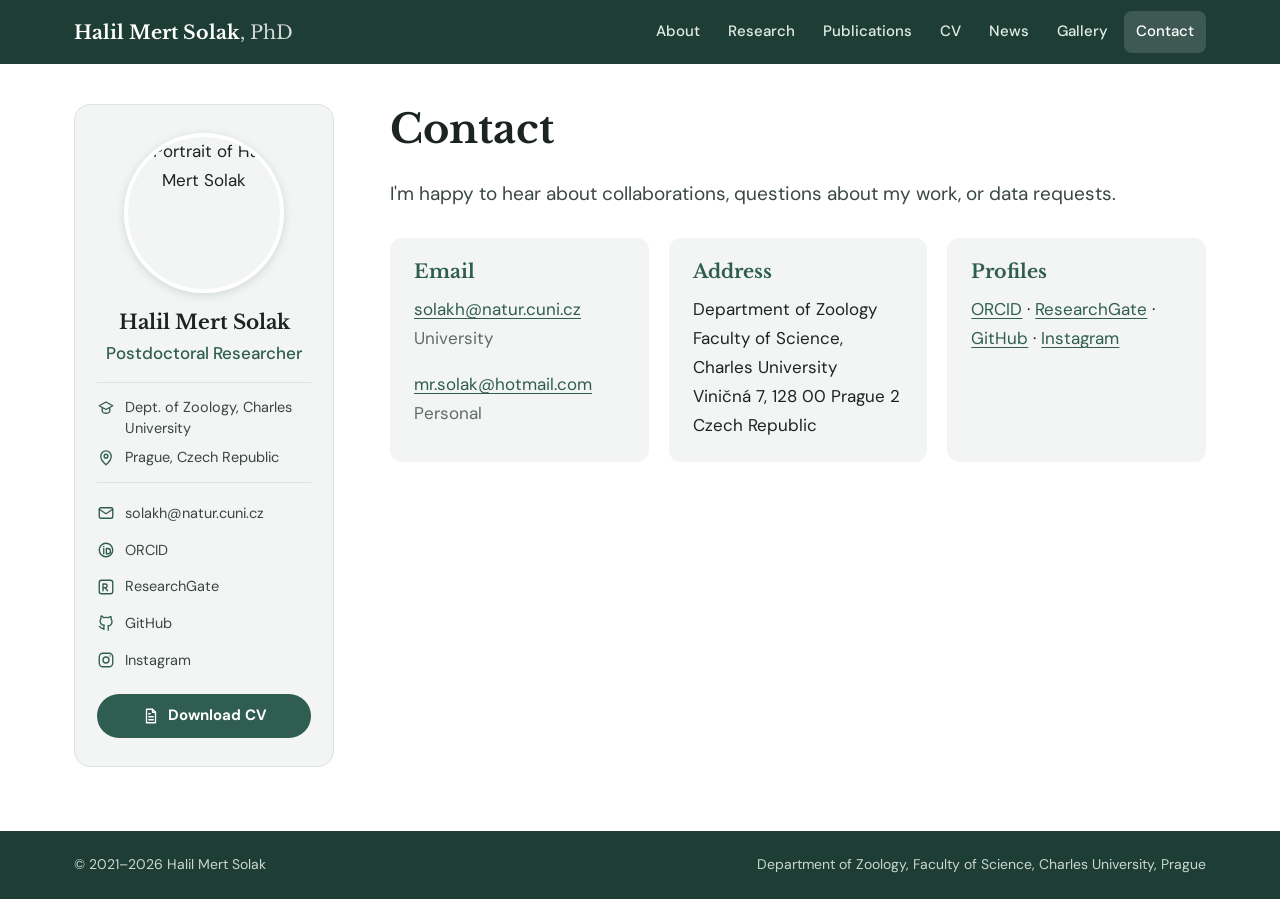
==== contact/index.html @ 71c6e470 "Replace template with custom static research website Co-Authored-By: Claude Opus 5.5 <noreply@anthro" ====
<!doctype html>
<html lang="en">
<head>
<meta charset="utf-8">
<meta name="viewport" content="width=device-width, initial-scale=1">
<title>Contact | Halil Mert Solak</title>
<meta name="description" content="Contact Halil Mert Solak, Department of Zoology, Charles University, Prague.">
<link rel="canonical" href="https://hmertsolak.github.io/contact/">
<meta property="og:title" content="Contact | Halil Mert Solak">
<meta property="og:description" content="Contact Halil Mert Solak, Department of Zoology, Charles University, Prague.">
<meta property="og:type" content="website">
<meta property="og:url" content="https://hmertsolak.github.io/contact/">
<meta property="og:image" content="https://hmertsolak.github.io/images/portrait.jpg">
<link rel="icon" href="/images/favicon.svg" type="image/svg+xml">
<link rel="preconnect" href="https://fonts.googleapis.com">
<link rel="preconnect" href="https://fonts.gstatic.com" crossorigin>
<link href="https://fonts.googleapis.com/css2?family=DM+Sans:ital,opsz,wght@0,9..40,400;0,9..40,500;0,9..40,700;1,9..40,400&family=Libre+Baskerville:ital,wght@0,400;0,700;1,400&display=swap" rel="stylesheet">
<link rel="stylesheet" href="/assets/css/site.css">
</head>
<body>
<a class="skip" href="#main">Skip to content</a>
<header class="topbar">
  <div class="topbar-inner">
    <a class="brand" href="/">Halil Mert Solak<span>, PhD</span></a>
    <button class="menu-btn" aria-label="Open menu" aria-expanded="false" aria-controls="site-nav"><svg viewBox="0 0 24 24" aria-hidden="true"><path d="M4 7h16M4 12h16M4 17h16"/></svg></button>
    <nav id="site-nav" aria-label="Main">
<a href="/">About</a>
<a href="/research/">Research</a>
<a href="/publications/">Publications</a>
<a href="/cv/">CV</a>
<a href="/news/">News</a>
<a href="/gallery/">Gallery</a>
<a href="/contact/" aria-current="page">Contact</a>
    </nav>
  </div>
</header>
<div class="layout">
<aside class="sidebar" aria-label="Profile">
  <img class="avatar" src="/images/portrait.jpg" alt="Portrait of Halil Mert Solak" width="160" height="160">
  <div class="who">
    <p class="name">Halil Mert Solak</p>
    <p class="role">Postdoctoral Researcher</p>
  </div>
  <ul class="meta">
    <li><svg viewBox="0 0 24 24" aria-hidden="true"><path d="M3 9l9-5 9 5-9 5-9-5z"/><path d="M7 11.5V16c0 1.5 2.5 3 5 3s5-1.5 5-3v-4.5"/></svg><span>Dept. of Zoology, Charles University</span></li>
    <li><svg viewBox="0 0 24 24" aria-hidden="true"><path d="M12 21s-7-6.2-7-11.5A7 7 0 0 1 19 9.5C19 14.8 12 21 12 21z"/><circle cx="12" cy="9.5" r="2.5"/></svg><span>Prague, Czech Republic</span></li>
  </ul>
  <ul class="links">
<li><a href="mailto:solakh@natur.cuni.cz"><svg viewBox="0 0 24 24" aria-hidden="true"><rect x="3" y="5" width="18" height="14" rx="2"/><path d="M3 7l9 6 9-6"/></svg><span>solakh@natur.cuni.cz</span></a></li>
<li><a href="https://orcid.org/0000-0001-6877-9274" target="_blank" rel="noopener"><svg viewBox="0 0 24 24" aria-hidden="true"><circle cx="12" cy="12" r="9"/><path d="M9 10v7M9 7.2v.1M12.5 10v7h2a3.5 3.5 0 0 0 0-7h-2z"/></svg><span>ORCID</span></a></li>
<li><a href="https://www.researchgate.net/profile/Halil-Solak-3" target="_blank" rel="noopener"><svg viewBox="0 0 24 24" aria-hidden="true"><rect x="3" y="3" width="18" height="18" rx="3"/><path d="M8 17V8h3a2.5 2.5 0 0 1 0 5H8m3 0l3 4"/></svg><span>ResearchGate</span></a></li>
<li><a href="https://github.com/hmertsolak" target="_blank" rel="noopener"><svg viewBox="0 0 24 24" aria-hidden="true"><path d="M9 19c-4 1.5-4-2-6-2.5m12 5v-3.5c0-1 .1-1.4-.5-2 2.8-.3 5.5-1.4 5.5-6a4.6 4.6 0 0 0-1.3-3.2 4.2 4.2 0 0 0-.1-3.2s-1-.3-3.4 1.3a11.6 11.6 0 0 0-6.2 0C6.6 2.3 5.6 2.6 5.6 2.6a4.2 4.2 0 0 0-.1 3.2A4.6 4.6 0 0 0 4.2 9c0 4.6 2.7 5.7 5.5 6-.6.6-.6 1.2-.5 2v3.5"/></svg><span>GitHub</span></a></li>
<li><a href="https://www.instagram.com/solak.jpg/" target="_blank" rel="noopener"><svg viewBox="0 0 24 24" aria-hidden="true"><rect x="3" y="3" width="18" height="18" rx="5"/><circle cx="12" cy="12" r="4"/><path d="M17.5 6.5v.1"/></svg><span>Instagram</span></a></li>
  </ul>
  <a class="btn btn-cv" href="/files/Solak_HM_CV.pdf"><svg viewBox="0 0 24 24" aria-hidden="true"><path d="M6 3h8l4 4v14H6z"/><path d="M14 3v4h4M9 13h6M9 17h6M9 9h2"/></svg><span>Download CV</span></a>
</aside>
<main id="main" class="content">
<h1>Contact</h1>
<p class="lede">I'm happy to hear about collaborations, questions about my work, or data requests.</p>
<div class="contact-grid">
  <div class="contact-card">
    <h2>Email</h2>
    <p><a href="mailto:solakh@natur.cuni.cz">solakh@natur.cuni.cz</a><br><span class="muted">University</span></p>
    <p><a href="mailto:mr.solak@hotmail.com">mr.solak@hotmail.com</a><br><span class="muted">Personal</span></p>
  </div>
  <div class="contact-card">
    <h2>Address</h2>
    <p>Department of Zoology<br>Faculty of Science, Charles University<br>Viničná 7, 128 00 Prague 2<br>Czech Republic</p>
  </div>
  <div class="contact-card">
    <h2>Profiles</h2>
    <p><a href="https://orcid.org/0000-0001-6877-9274" target="_blank" rel="noopener">ORCID</a> · <a href="https://www.researchgate.net/profile/Halil-Solak-3" target="_blank" rel="noopener">ResearchGate</a> · <a href="https://github.com/hmertsolak" target="_blank" rel="noopener">GitHub</a> · <a href="https://www.instagram.com/solak.jpg/" target="_blank" rel="noopener">Instagram</a></p>
  </div>
</div>
</main>
</div>
<footer class="footer">
  <div class="footer-inner">
    <span>© 2021–2026 Halil Mert Solak</span>
    <span>Department of Zoology, Faculty of Science, Charles University, Prague</span>
  </div>
</footer>
<script>
const b=document.querySelector('.menu-btn'),n=document.getElementById('site-nav');
b.addEventListener('click',()=>{const o=n.classList.toggle('open');b.setAttribute('aria-expanded',o)});
</script>
</body>
</html>
---- assets/css/site.css ----
/* Halil Mert Solak — personal research site */
:root{
  --green:#2F5D50; --green-dark:#1E3D35; --green-ink:#24483E;
  --sage:#F2F5F3; --sage-2:#E3EAE6; --line:#DCE3DF;
  --ink:#1B2421; --ink-2:#3A4642; --muted:#5F6B66;
  --clay:#8A5A22; --white:#fff;
  --serif:"Libre Baskerville",Georgia,serif;
  --sans:"DM Sans",system-ui,-apple-system,"Segoe UI",sans-serif;
  --radius:12px; --max:1180px;
}
*{box-sizing:border-box}
html{scroll-behavior:smooth}
body{margin:0;background:var(--white);color:var(--ink);font:400 17px/1.7 var(--sans);-webkit-font-smoothing:antialiased}
img{max-width:100%;display:block}
a{color:var(--green);text-decoration-thickness:1px;text-underline-offset:3px}
a:hover{color:var(--green-dark)}
h1,h2,h3{font-family:var(--serif);color:var(--ink);font-weight:700;line-height:1.25;margin:0 0 .6em}
h1{font-size:clamp(30px,4vw,40px)}
h2{font-size:24px;color:var(--green)}
h3{font-size:19px}
p{margin:0 0 1em}
em{font-style:italic}
.muted{color:var(--muted)}
.eyebrow{font:700 12.5px/1.4 var(--sans);letter-spacing:.12em;text-transform:uppercase;color:var(--green);margin:0 0 .5em}
.lede{font-size:19px;color:var(--ink-2);max-width:62ch}
.skip{position:absolute;left:-999px}
.skip:focus{left:12px;top:12px;background:#fff;padding:8px 12px;z-index:10}
svg{width:18px;height:18px;fill:none;stroke:currentColor;stroke-width:1.8;stroke-linecap:round;stroke-linejoin:round;flex:none}

/* top bar */
.topbar{background:var(--green-dark);color:#fff;position:sticky;top:0;z-index:5}
.topbar-inner{max-width:var(--max);margin:0 auto;padding:0 24px;display:flex;align-items:center;justify-content:space-between;min-height:64px;gap:16px}
.brand{font:700 19px/1 var(--serif);color:#fff;text-decoration:none}
.brand span{font-weight:400;opacity:.8}
.brand:hover{color:#fff}
#site-nav{display:flex;gap:4px;flex-wrap:wrap}
#site-nav a{color:#E3ECE7;text-decoration:none;font-weight:500;font-size:15px;padding:8px 12px;border-radius:8px}
#site-nav a:hover{background:rgba(255,255,255,.08);color:#fff}
#site-nav a[aria-current=page]{background:rgba(255,255,255,.14);color:#fff}
.menu-btn{display:none;background:none;border:0;color:#fff;padding:10px;margin-right:-10px;cursor:pointer}
.menu-btn svg{width:24px;height:24px}

/* layout */
.layout{max-width:var(--max);margin:0 auto;padding:40px 24px 64px;display:grid;grid-template-columns:260px minmax(0,1fr);gap:56px;align-items:start}
.sidebar{position:sticky;top:96px;background:var(--sage);border:1px solid var(--line);border-radius:16px;padding:28px 22px;text-align:center}
.avatar{width:160px;height:160px;border-radius:50%;object-fit:cover;margin:0 auto 16px;border:4px solid #fff;box-shadow:0 2px 10px rgba(30,61,53,.15)}
.who .name{font:700 20px/1.3 var(--serif);margin:0 0 4px}
.who .role{color:var(--green);font-weight:500;margin:0 0 14px}
.sidebar ul{list-style:none;margin:0;padding:0;text-align:left}
.meta{border-top:1px solid var(--line);padding-top:14px!important;margin-bottom:14px!important}
.meta li{display:flex;gap:10px;font-size:14.5px;color:var(--ink-2);margin-bottom:8px;line-height:1.45}
.meta svg{color:var(--green);margin-top:2px}
.links{border-top:1px solid var(--line);padding-top:12px!important}
.links a{display:flex;gap:10px;align-items:center;padding:6px 8px;margin:0 -8px;border-radius:8px;font-size:14.5px;text-decoration:none;color:var(--ink-2);overflow-wrap:anywhere}
.links a:hover{background:var(--sage-2);color:var(--green-dark)}
.links svg{color:var(--green)}
.btn{display:inline-flex;align-items:center;gap:8px;min-height:44px;padding:0 20px;background:var(--green);color:#fff;border-radius:999px;font-weight:700;font-size:15px;text-decoration:none}
.btn:hover{background:var(--green-dark);color:#fff}
.btn-cv{margin-top:16px;width:100%;justify-content:center}

/* content */
.content{min-width:0}
.intro{padding-bottom:8px}
.intro h1{font-size:clamp(32px,4.5vw,44px);margin-bottom:.35em}
.bio{background:var(--sage);border-radius:var(--radius);padding:28px;margin:24px 0 8px;display:flow-root}
.bio-fig{float:left;width:min(44%,340px);margin:4px 28px 12px 0}
.bio-fig img{border-radius:8px}
.bio-fig figcaption{font-size:13.5px;color:var(--muted);margin-top:8px;line-height:1.45}
.bio p:last-child{margin-bottom:0}
.block{margin-top:48px}
.block-head{display:flex;justify-content:space-between;align-items:baseline;gap:12px;flex-wrap:wrap;border-bottom:2px solid var(--sage-2);margin-bottom:22px}
.block-head h2{margin-bottom:.4em}
.more{font-weight:700;font-size:15px;text-decoration:none}
.more:hover{text-decoration:underline}

.cards{display:grid;grid-template-columns:repeat(auto-fit,minmax(min(100%,300px),1fr));gap:24px}
.card{border:1px solid var(--line);border-radius:var(--radius);overflow:hidden;display:flex;flex-direction:column;background:#fff;transition:box-shadow .2s,transform .2s}
.card:hover{box-shadow:0 8px 24px rgba(30,61,53,.12);transform:translateY(-2px)}
.card-img{display:block;aspect-ratio:3/2;background:var(--sage-2);overflow:hidden}
.card-img img{width:100%;height:100%;object-fit:cover}
.card-body{padding:20px 22px 22px;display:flex;flex-direction:column;flex:1}
.card-body h3{font-size:18px}
.card-body h3 a{color:var(--ink);text-decoration:none}
.card-body h3 a:hover{color:var(--green)}
.card-body p:not(.eyebrow){font-size:15.5px;color:var(--ink-2)}
.card-body .more{margin-top:auto}

.news{list-style:none;margin:0;padding:0}
.news li{display:grid;grid-template-columns:100px 1fr;gap:20px;padding:14px 0;border-bottom:1px solid var(--line)}
.news li:first-child{padding-top:0}
.news time{font-weight:700;color:var(--green);font-size:15px;padding-top:2px;white-space:nowrap}
.news p{margin:0}
.news.full{margin-top:24px}

.project{padding:28px 0;border-bottom:1px solid var(--line);scroll-margin-top:90px}
.project:last-child{border-bottom:0}
.project-img{width:100%;max-height:360px;object-fit:cover;border-radius:var(--radius);margin-bottom:18px;background:var(--sage-2)}
.project.prev{background:var(--sage);border:0;border-radius:var(--radius);padding:26px 28px;margin-bottom:20px}
.facts{display:grid;grid-template-columns:130px 1fr;gap:6px 16px;font-size:15px;margin:16px 0;padding-top:14px;border-top:1px solid var(--line)}
.facts dt{font-weight:700;color:var(--ink)}
.facts dd{margin:0;color:var(--ink-2)}

.pubs{margin:0;padding-left:1.4em}
.pubs li{margin-bottom:16px;padding-left:6px}
.pubs li::marker{color:var(--green);font-weight:700}

.cv-head{display:flex;flex-wrap:wrap;justify-content:space-between;align-items:center;gap:16px 24px;background:var(--sage);border-radius:var(--radius);padding:26px 28px}
.cv-head h1{margin-bottom:.2em}
.cv-head .lede{margin:0;font-size:17px}
.row{padding:14px 0;border-bottom:1px solid var(--line)}
.row:last-child{border-bottom:0}
.row-head{display:flex;justify-content:space-between;gap:4px 16px;flex-wrap:wrap;align-items:baseline}
.row h3{font-size:17.5px;margin:0 0 4px}
.when{color:var(--green);font-weight:700;font-size:15px;white-space:nowrap}
.row p{margin:0 0 2px;color:var(--ink-2);font-size:15.5px}
.talks{list-style:none;margin:0;padding:0}
.talks li{display:grid;grid-template-columns:72px 1fr;gap:16px;padding:14px 0;border-bottom:1px solid var(--line)}
.talks p{margin:0;font-size:15.5px}
.talks .t{font-weight:700;color:var(--ink)}
.badge{font:700 11px/1 var(--sans);letter-spacing:.08em;text-transform:uppercase;padding:6px 0;border-radius:6px;text-align:center;height:fit-content;margin-top:3px}
.badge.talk{background:var(--green);color:#fff}
.badge.poster{background:#F3E8DA;color:var(--clay)}

.poster{display:grid;grid-template-columns:minmax(0,300px) 1fr;gap:32px;align-items:center;background:var(--sage);border-radius:var(--radius);padding:28px;margin-top:24px}
.poster-img img{border-radius:6px;box-shadow:0 4px 16px rgba(30,61,53,.18);transition:transform .2s}
.poster-img:hover img{transform:scale(1.02)}
.poster h2{color:var(--ink);font-size:21px}
.photos{display:grid;grid-template-columns:repeat(auto-fill,minmax(min(100%,280px),1fr));gap:24px}
.photos figure{margin:0}
.photos img{width:100%;aspect-ratio:4/3;object-fit:cover;border-radius:10px}
.photos figcaption{font-size:14.5px;margin-top:8px;line-height:1.5}

.contact-grid{display:grid;grid-template-columns:repeat(auto-fit,minmax(min(100%,240px),1fr));gap:20px;margin-top:28px}
.contact-card{background:var(--sage);border-radius:var(--radius);padding:22px 24px}
.contact-card h2{font-size:19px}
.contact-card p:last-child{margin:0}

.footer{background:var(--green-dark);color:#C9D7D0;font-size:14px}
.footer-inner{max-width:var(--max);margin:0 auto;padding:22px 24px;display:flex;flex-wrap:wrap;justify-content:space-between;gap:8px 24px}

/* responsive */
@media (max-width:900px){
  .layout{grid-template-columns:1fr;gap:28px;padding-top:24px}
  .sidebar{position:static;display:grid;grid-template-columns:96px 1fr;gap:4px 18px;text-align:left;padding:20px}
  .avatar{width:96px;height:96px;margin:0;grid-row:span 2}
  .who{align-self:end}
  .who .role{margin-bottom:0}
  .meta,.links,.btn-cv{grid-column:1/-1}
  .links{display:flex;flex-wrap:wrap;gap:4px 14px}
  .links a{margin:0}
}
@media (max-width:760px){
  .menu-btn{display:block}
  #site-nav{display:none;position:absolute;left:0;right:0;top:64px;background:var(--green-dark);flex-direction:column;padding:8px 16px 16px}
  #site-nav.open{display:flex}
  #site-nav a{padding:12px}
  .bio-fig{float:none;width:100%;margin:0 0 16px}
  .poster{grid-template-columns:1fr}
  .news li{grid-template-columns:1fr;gap:2px}
  .facts{grid-template-columns:1fr}
  .bio,.project.prev,.cv-head,.poster{padding:20px}
  body{font-size:16px}
}
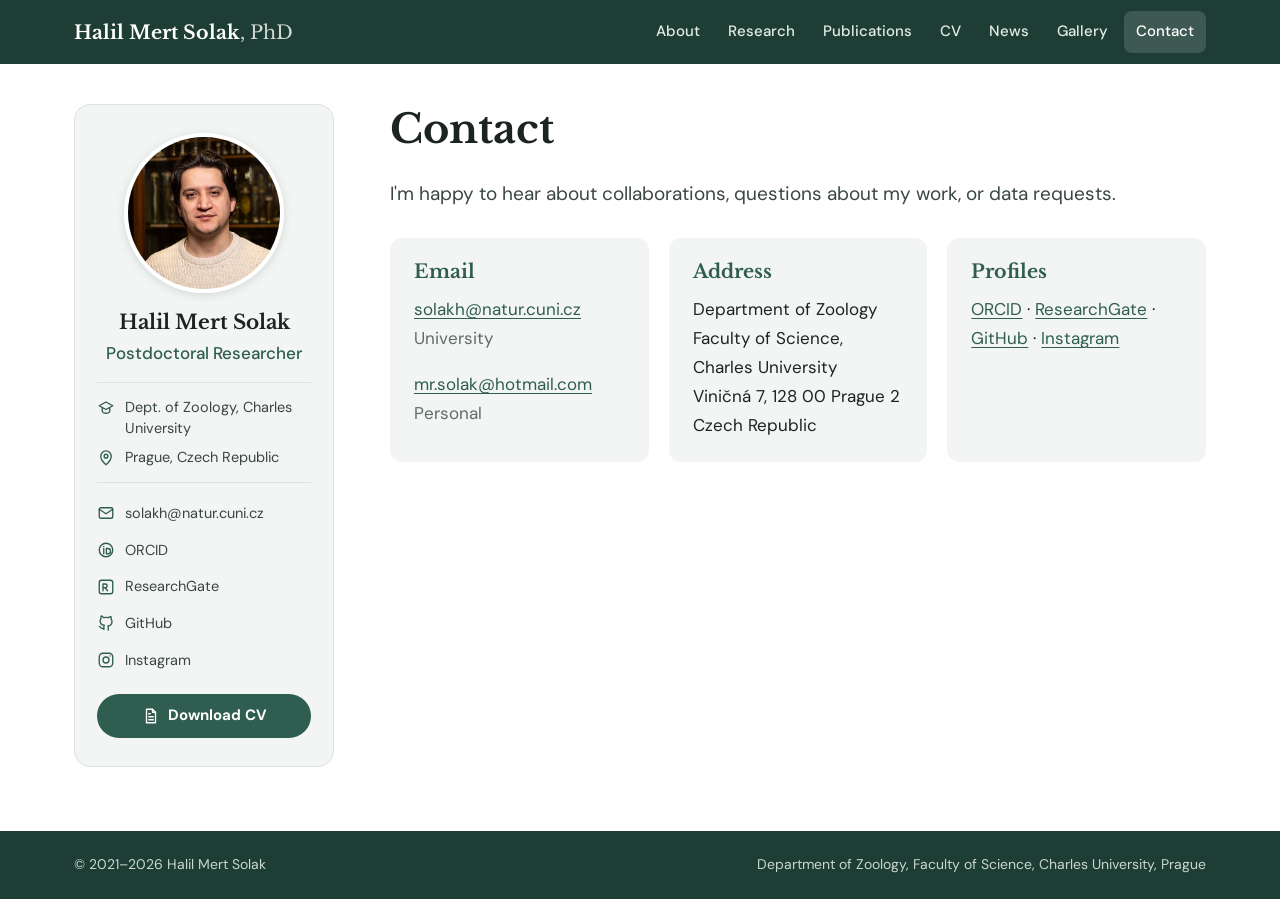
==== commit 8b3139d1: "Add image lightbox; show full project images Co-Authored-By: Claude Opus 5.5 <noreply@anthropic.com>" ====
--- a/contact/index.html
+++ b/contact/index.html
@@ -80,7 +80,11 @@
     <span>Department of Zoology, Faculty of Science, Charles University, Prague</span>
   </div>
 </footer>
+<dialog class="lightbox" aria-label="Enlarged image"><button class="lb-close" aria-label="Close">×</button><img alt=""></dialog>
 <script>
+const lb=document.querySelector('.lightbox'),lbi=lb.querySelector('img');
+document.querySelectorAll('a[data-lightbox]').forEach(l=>l.addEventListener('click',e=>{e.preventDefault();lbi.src=l.href;lbi.alt=l.querySelector('img').alt;lb.showModal()}));
+lb.addEventListener('click',e=>{if(e.target!==lbi)lb.close()});
 const b=document.querySelector('.menu-btn'),n=document.getElementById('site-nav');
 b.addEventListener('click',()=>{const o=n.classList.toggle('open');b.setAttribute('aria-expanded',o)});
 </script>
--- a/assets/css/site.css
+++ b/assets/css/site.css
@@ -161,3 +161,12 @@
   .bio,.project.prev,.cv-head,.poster{padding:20px}
   body{font-size:16px}
 }
+
+/* lightbox & image fixes */
+.project-img{max-height:none;height:auto;object-fit:contain;background:none}
+.poster-img,.photos a{cursor:zoom-in}
+.lightbox{border:0;padding:0;background:transparent;max-width:96vw;max-height:96vh;overflow:visible}
+.lightbox::backdrop{background:rgba(14,26,22,.88)}
+.lightbox img{max-width:94vw;max-height:92vh;width:auto;height:auto;border-radius:6px;cursor:zoom-out}
+.lb-close{position:fixed;top:14px;right:18px;width:44px;height:44px;border:0;border-radius:50%;background:rgba(255,255,255,.15);color:#fff;font-size:28px;line-height:1;cursor:pointer}
+.lb-close:hover{background:rgba(255,255,255,.3)}
